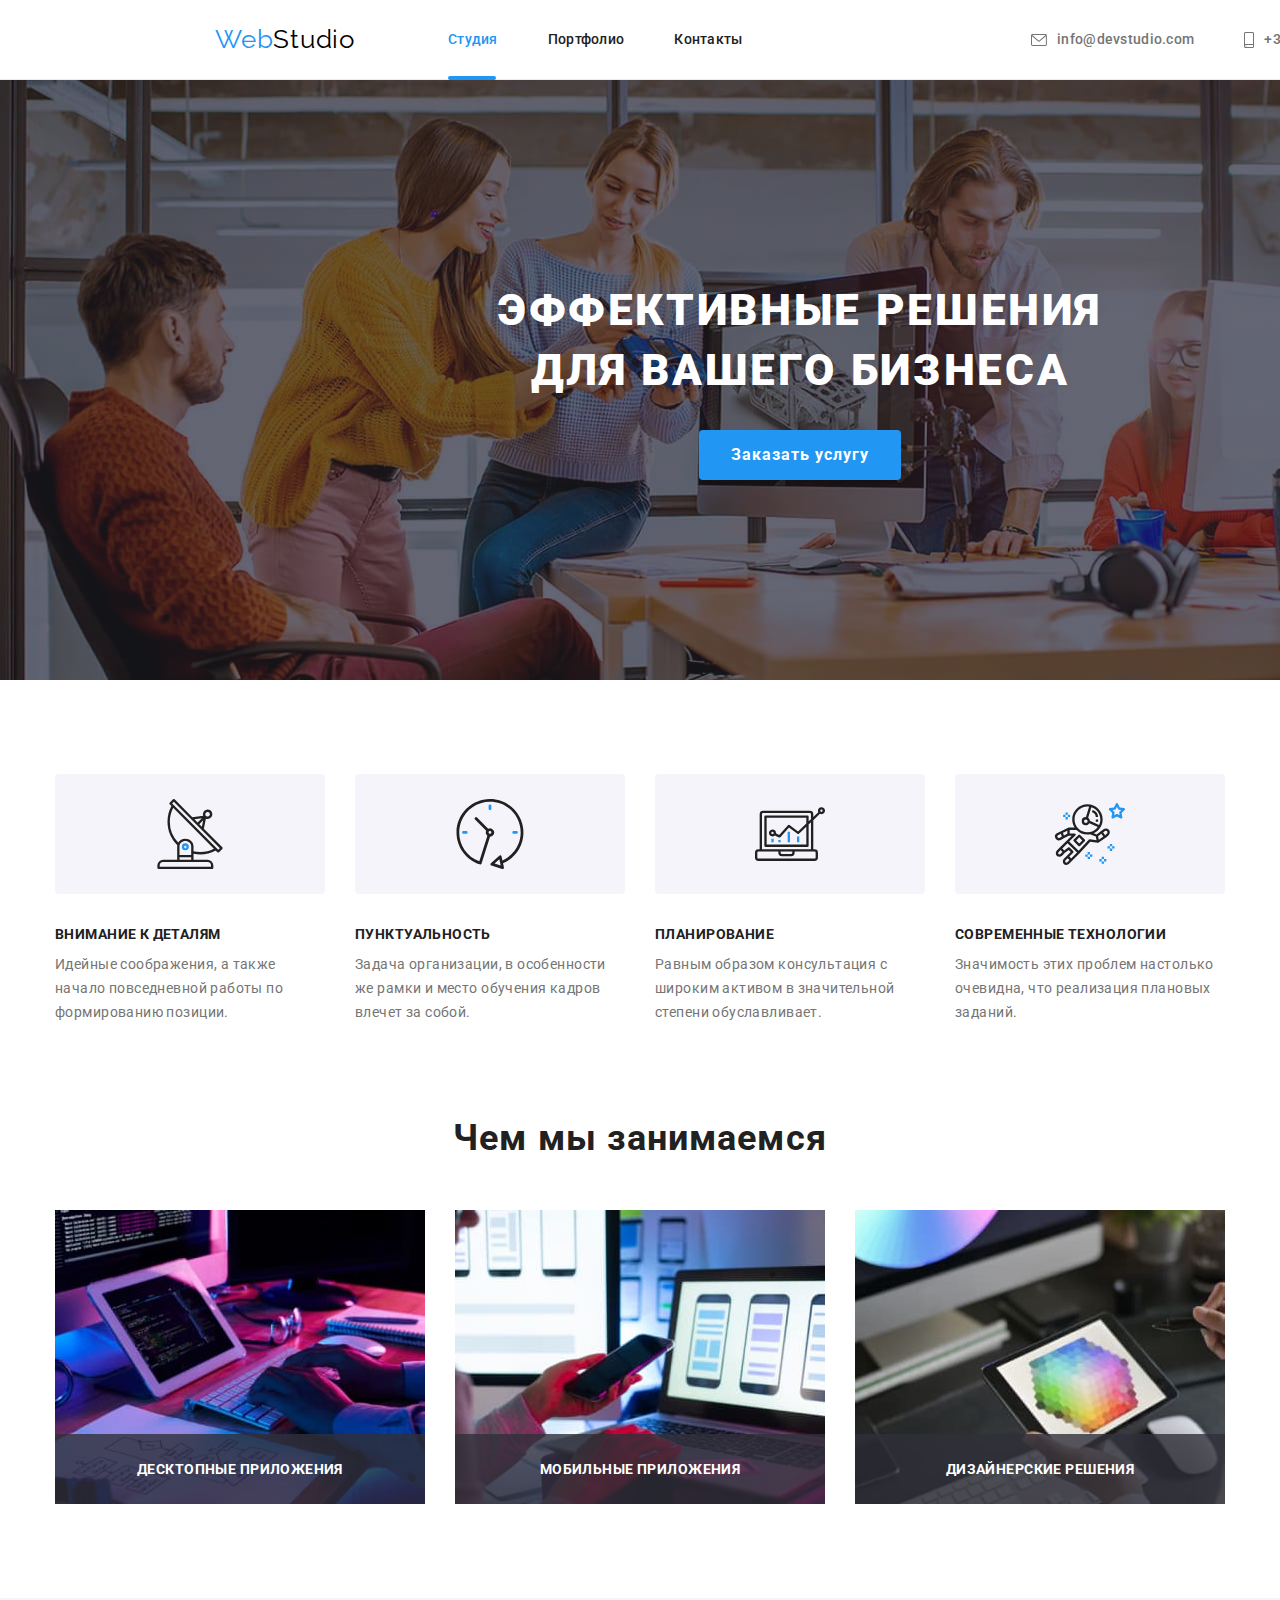
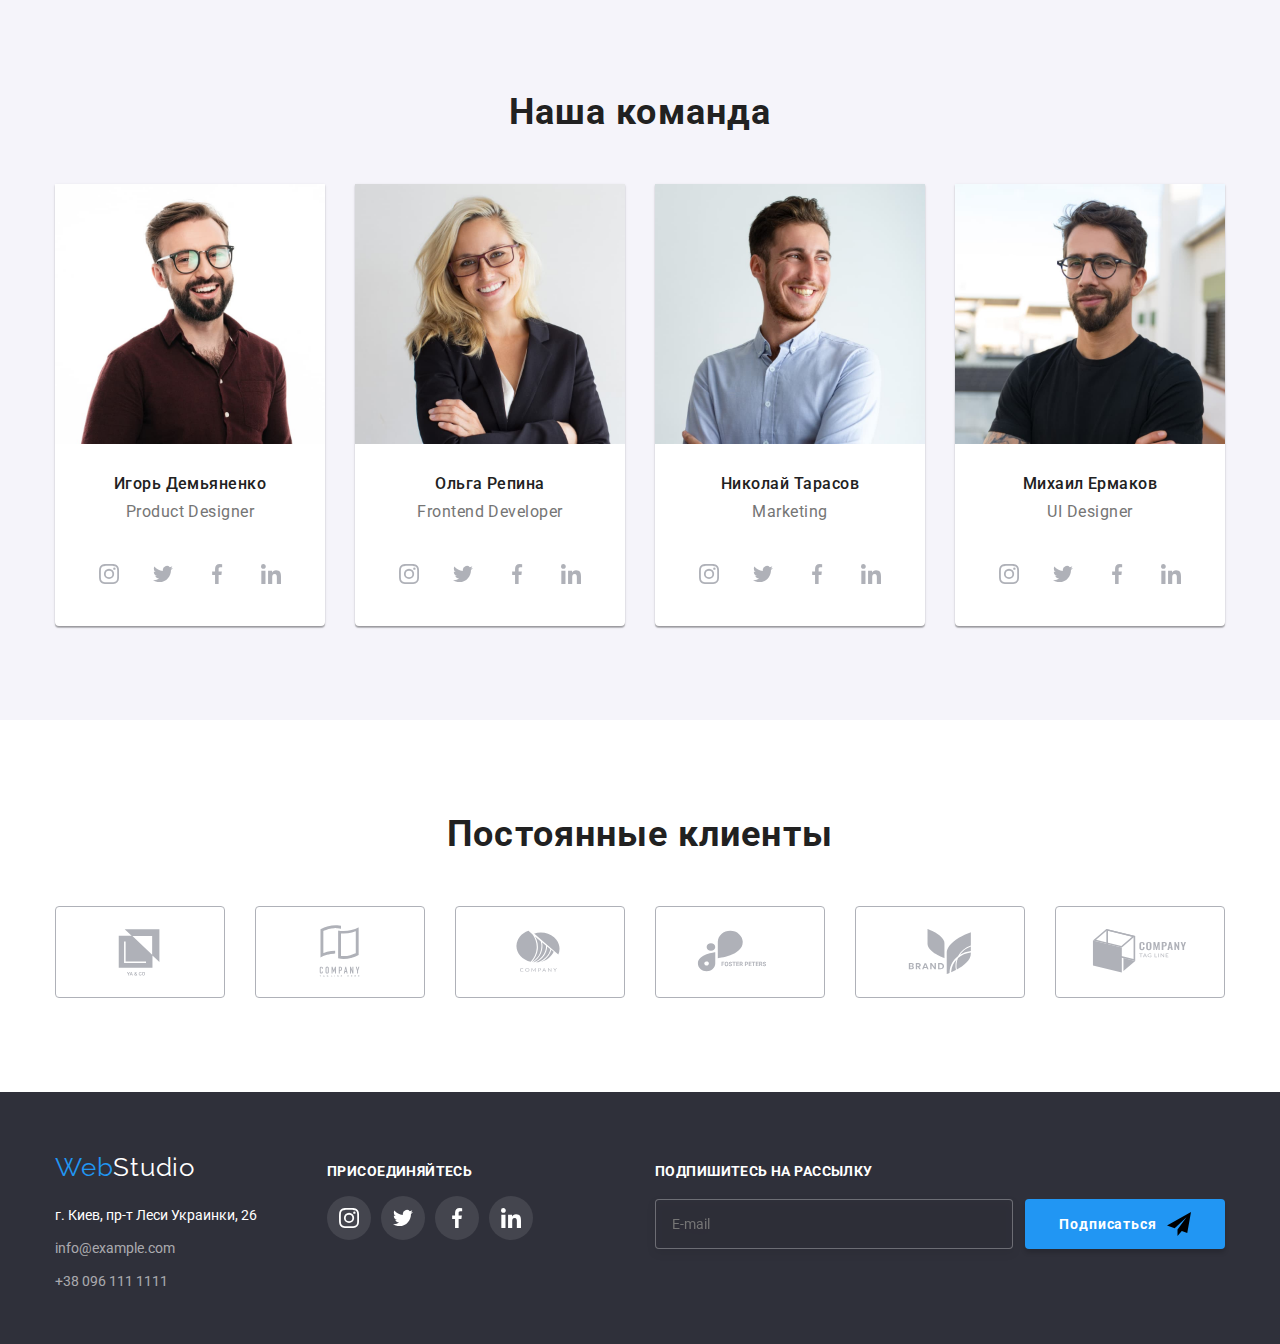
==== index.html @ 703e6c64 "V!-27072021" ====
<!DOCTYPE html>
<html lang="ru">
<head>
    <meta charset="UTF-8">
    <meta http-equiv="X-UA-Compatible" content="IE=edge">
    <meta name="viewport" content="width=device-width, initial-scale=1.0">
    <title>Web Studio (Version 2.1)</title>
    <link rel="preconnect" href="https://fonts.googleapis.com">
    <link rel="preconnect" href="https://fonts.gstatic.com" crossorigin>
    <link href="https://fonts.googleapis.com/css2?family=Raleway:wght@700&family=Roboto:wght@400;500;700;900&display=swap"
      rel="stylesheet">
       <!--подключение нормализатора-->
    <link rel="stylesheet" href="https://cdnjs.cloudflare.com/ajax/libs/modern-normalize/1.1.0/modern-normalize.min.css">
     
    <link rel="stylesheet" href="./css/styles.css">
    <style>
      a {
        text-decoration: none;
       }
    </style>
</head>

<body>

  <!--Header-->
  <header class="header-container container">
      <div class="container divclass">
            <nav class="navigation">
                <a class="logo" href="./index.html" >Web<span class="logo-color2">Studio</span>
                </a>
                  <ul class="menu">
                      <li class="menu-item">
                        <a href="./index.html"  class="menu-link current" >Студия</a>
                      </li>
                      <li class="menu-item">
                        <a href="./portfolio.html" class="menu-link" >Портфолио</a>
                      </li>
                      <li class="menu-item">
                        <a href="" class="menu-link" >Контакты</a>
                      </li>
                  </ul>
            </nav>

            <ul class="contacts">
              <li class="contact-item">
                  <a class="contact-link" href="mailto:info@devstudio.com">
                    <svg class="contact-img-envelope">
                      <use href="./images/svg/symbol-defs.svg#icon-envelope"></use>
                    </svg> info@devstudio.com
                  </a>
              </li>
            
              <li class="contact-item">
                <a class="contact-link" href="tel:+380961111111">
                  <svg class="contact-img-phone contact-link">
                    <use href="./images/svg/symbol-defs.svg#icon-smartphone"></use>
                  </svg> +38 096 111 11 11
                </a>
              </li>
            </ul>
        </div>

  </header>
  
    <main>
        <!--Hero Section-->
        <section class="container hero-container">
            <h1 class="hero-section-title">Эффективные решения для вашего бизнеса</h1>
            <button type="button" class="main-btn" data-modal-open>Заказать услугу</button>
        </section>

      <!--Fetures-->
      <section class="features-main">
        <ul style="list-style: none;" class="features-section container">
            <li class="features-item">
              <svg class="list-icon">
                <use href="./images/svg/symbol-defs.svg#icon-antenna"></use>
              </svg>
              <h3 class="features-list-item">Внимание к деталям</h3>
              <p class="features-list-text">Идейные соображения, а также начало повседневной работы по формированию позиции.</p>
            </li>

            <li class="features-item">
              <svg class="list-icon">
                <use href="./images/svg/symbol-defs.svg#icon-clock"></use>
              </svg>
              <h3 class="features-list-item">Пунктуальность</h3>
              <p class="features-list-text">Задача организации, в особенности же рамки и место обучения кадров влечет за собой.</p>
            </li>
          
            <li class="features-item">
              <svg class="list-icon">
                <use href="./images/svg/symbol-defs.svg#icon-diagram"></use>
              </svg>
              <h3 class="features-list-item">Планирование</h3>
              <p class="features-list-text">Равным образом консультация с широким активом в значительной степени обуславливает.</p>
            </li>
            
            <li class="features-item">
              <svg class="list-icon">
                <use href="./images/svg/symbol-defs.svg#icon-astronaut"></use>
              </svg>
              <h3 class="features-list-item">Современные технологии</h3>
              <p class="features-list-text">Значимость этих проблем настолько очевидна, что реализация плановых заданий.</p>
            </li>
          </ul>
      </section>

      <!--What we do-->
      <section class="wwd-section">
        <h2 class="wwd-title">Чем мы занимаемся</h2>
          <ul style="list-style: none;" class="container wwd-container">
            <li class="wwd-section-item">
              <p class="wwd-text">Десктопные приложения</p>
              <img src="./images/about_us/box1.jpg" alt="Набор текста на планшете" height="294" width="370">
            </li>

            <li class="wwd-section-item">
              <p class="wwd-text">мобильные приложения</p>
              <img src="./images/about_us/box2.jpg" alt="Набор текста на смартфоне" height="294" width="370">
            </li>

            <li class="wwd-section-item">
              <p class="wwd-text">дизайнерские решения</p>
              <img src="./images/about_us/box3.jpg" alt="Подбор цвета" height="294" width="370">
            </li>
          </ul>
      </section>


      <!--Our Team-->
      <section class="our-team-section">
        <h2 class="our-team-header">Наша команда</h2>
          <ul class="container our-team-container">
            <li class="our-team-item">
                <img src="./images/our_team/img.jpg" alt="Фото Игорь Демьяненко" height="260" width="270">
                <h3 class="our-team-member">Игорь Демьяненко</h3>
                <p class="our-team-profession" lang="en">Product Designer</p>

                  <ul class="socnetwork-list">
                    <li class="socnetwork-item">
                      <a class="socnetwork-icon" href="https://www.instagram.com/" rel="noreferrer noopener">
                        <svg class="socnetwork-icon-link">
                        <use href="./images/svg/symbol-defs.svg#icon-instagram"></use></svg>
                      </a>
                    </li>
                    <li class="socnetwork-item">
                      <a class="socnetwork-icon" href="https://www.twitter.com" rel="noreferrer noopener">
                        <svg class="socnetwork-icon-link">
                        <use href="./images/svg/symbol-defs.svg#icon-twitter"></use></svg>
                      </a>
                    </li>
                    <li class="socnetwork-item">
                      <a class="socnetwork-icon" href="https://facebook.com" rel="noreferrer noopener">
                        <svg class="socnetwork-icon-link">
                        <use href="./images/svg/symbol-defs.svg#icon-facebook"></use></svg>
                      </a>
                    </li>
                    <li class="socnetwork-item">
                      <a class="socnetwork-icon" href="https://linkedin.com" rel="noreferrer noopener">
                        <svg class="socnetwork-icon-link">
                        <use href="./images/svg/symbol-defs.svg#icon-linkedin"></use></svg>
                      </a>
                    </li> 
                  </ul>
              </li>
                            
            <li class="our-team-item">
              <img src="./images/our_team/img1.jpg" alt="Фото Ольга Репина" height="260" width="270">
              <h3 class="our-team-member">Ольга Репина</h3>
              <p class="our-team-profession" lang="en">Frontend Developer</p>

              <ul class="socnetwork-list">
                <li class="socnetwork-item">
                  <a class="socnetwork-icon" href="https://www.instagram.com/" rel="noreferrer noopener">
                    <svg class="socnetwork-icon-link">
                      <use href="./images/svg/symbol-defs.svg#icon-instagram"></use>
                    </svg>
                  </a>
                </li>
                <li class="socnetwork-item">
                  <a class="socnetwork-icon" href="https://www.twitter.com" rel="noreferrer noopener">
                    <svg class="socnetwork-icon-link">
                      <use href="./images/svg/symbol-defs.svg#icon-twitter"></use>
                    </svg>
                  </a>
                </li>
                <li class="socnetwork-item">
                  <a class="socnetwork-icon" href="https://facebook.com" rel="noreferrer noopener">
                    <svg class="socnetwork-icon-link">
                      <use href="./images/svg/symbol-defs.svg#icon-facebook"></use>
                    </svg>
                  </a>
                </li>
                <li class="socnetwork-item">
                  <a class="socnetwork-icon" href="https://linkedin.com" rel="noreferrer noopener">
                    <svg class="socnetwork-icon-link">
                      <use href="./images/svg/symbol-defs.svg#icon-linkedin"></use>
                    </svg>
                  </a>
                </li>
              </ul>
            </li>

            <li class="our-team-item">
              <img src="./images/our_team/img2.jpg" alt="Фото Николай Тарасов" height="260" width="270">
              <h3 class="our-team-member">Николай Тарасов</h3>
              <p class="our-team-profession" lang="en">Marketing</p>

              <ul class="socnetwork-list">
                <li class="socnetwork-item">
                  <a class="socnetwork-icon" href="https://www.instagram.com/" rel="noreferrer noopener">
                    <svg class="socnetwork-icon-link">
                      <use href="./images/svg/symbol-defs.svg#icon-instagram"></use>
                    </svg>
                  </a>
                </li>
                <li class="socnetwork-item">
                  <a class="socnetwork-icon" href="https://www.twitter.com" rel="noreferrer noopener">
                    <svg class="socnetwork-icon-link">
                      <use href="./images/svg/symbol-defs.svg#icon-twitter"></use>
                    </svg>
                  </a>
                </li>
                <li class="socnetwork-item">
                  <a class="socnetwork-icon" href="https://facebook.com" rel="noreferrer noopener">
                    <svg class="socnetwork-icon-link">
                      <use href="./images/svg/symbol-defs.svg#icon-facebook"></use>
                    </svg>
                  </a>
                </li>
                <li class="socnetwork-item">
                  <a class="socnetwork-icon" href="https://linkedin.com" rel="noreferrer noopener">
                    <svg class="socnetwork-icon-link">
                      <use href="./images/svg/symbol-defs.svg#icon-linkedin"></use>
                    </svg>
                  </a>
                </li>
              </ul>
            </li>

            <li class="our-team-item">
              <img src="./images/our_team/img3.jpg" alt="Фото Михаил Ермаков" height="260" width="270">
              <h3 class="our-team-member">Михаил Ермаков</h3>
              <p class="our-team-profession" lang="en">UI Designer</p>

              <ul class="socnetwork-list">
                <li class="socnetwork-item">
                  <a class="socnetwork-icon" href="https://www.instagram.com/" rel="noreferrer noopener">
                    <svg class="socnetwork-icon-link">
                      <use href="./images/svg/symbol-defs.svg#icon-instagram"></use>
                    </svg>
                  </a>
                </li>
                <li class="socnetwork-item">
                  <a class="socnetwork-icon" href="https://www.twitter.com" rel="noreferrer noopener">
                    <svg class="socnetwork-icon-link">
                      <use href="./images/svg/symbol-defs.svg#icon-twitter"></use>
                    </svg>
                  </a>
                </li>
                <li class="socnetwork-item">
                  <a class="socnetwork-icon" href="https://facebook.com" rel="noreferrer noopener">
                    <svg class="socnetwork-icon-link">
                      <use href="./images/svg/symbol-defs.svg#icon-facebook"></use>
                    </svg>
                  </a>
                </li>
                <li class="socnetwork-item">
                  <a class="socnetwork-icon" href="https://linkedin.com" rel="noreferrer noopener">
                    <svg class="socnetwork-icon-link">
                      <use href="./images/svg/symbol-defs.svg#icon-linkedin"></use>
                    </svg>
                  </a>
                </li>
              </ul>
            </li>
            </ul> 
      </section>

      <!--Main Clients-->
      <section>
        <h2 class="section-title clients-title">Постоянные клиенты</h2>
          <ul class="container clients-container">
            <li>
              <a class="clients-link" href="#icon-logo">
                <svg class="clients-img">
                  <use href="./images/svg/symbol-defs.svg#icon-logo1"></use>
                </svg>
              </a>
            </li>
        
            <li>
              <a class="clients-link" href="#icon-logo-1">
                <svg class="clients-img">
                  <use href="./images/svg/symbol-defs.svg#icon-logo2"></use>
                </svg>
              </a>
            </li>
        
            <li>
              <a class="clients-link" href="#icon-logo-2">
                <svg class="clients-img">
                  <use href="./images/svg/symbol-defs.svg#icon-logo3"></use>
                </svg>
              </a>
            </li>
        
            <li>
              <a class="clients-link" href="#icon-logo-3">
                <svg class="clients-img">
                  <use href="./images/svg/symbol-defs.svg#icon-logo4"></use>
                </svg>
              </a>
            </li>
        
            <li>
              <a class="clients-link" href="#icon-logo-4">
                <svg class="clients-img">
                  <use href="./images/svg/symbol-defs.svg#icon-logo5"></use>
                </svg>
              </a>
            </li>
        
            <li>
              <a class="clients-link" href="#icon-logo-5">
                <svg class="clients-img">
                  <use href="./images/svg/symbol-defs.svg#icon-logo6"></use>
                </svg>
              </a>
            </li>
          </ul>
      </section>
    </main>

    
    <!--Footer-->
    <footer class="footer">
      <div class="container footer-container">
            <div class="address-container">
                <div class="footer-logo">
                  <a href="./index.html" class="logo">Web<span class="footer-color2">Studio</span></a>
                </div>
                <address>
                    <ul class=address-list>
                        <li class="link"><a class="address"> г. Киев, пр-т Леси Украинки, 26</a></li>
                        <li class="link"><a class="phone-mail" href="mailto:info@example.com">info@example.com</a></li>
                        <li class="link"><a class="phone-mail" href="tel:+380961111111">+38 096 111 1111</a></li>
                    </ul>
                </address>
            </div>

            <div>
              <h3 class="connect">
                присоединяйтесь
              </h3>
                <ul class="socnetwork-class-footer">
                  <li class="socnetwork-icon-item">
                      <a class="socnetwork-item-footer" href="https://www.instagram.com/" rel="noreferrer noopener">
                      <svg class="socnetwork-icon-footer">
                        <use href="./images/svg/symbol-defs.svg#icon-instagram"></use>
                      </svg>
                      </a>
                  </li>
                  <li class="socnetwork-icon-item">
                    <a class="socnetwork-item-footer" href="https://www.twitter.com" rel="noreferrer noopener">
                    <svg class="socnetwork-icon-footer">
                      <use href="./images/svg/symbol-defs.svg#icon-twitter"></use>
                    </svg>
                    </a>
                  </li>
                  <li class="socnetwork-icon-item">
                    <a class="socnetwork-item-footer" href="https://facebook.com" rel="noreferrer noopener">
                      <svg class="socnetwork-icon-footer">
                        <use href="./images/svg/symbol-defs.svg#icon-facebook"></use>
                      </svg>
                    </a>
                  </li>
                  <li class="socnetwork-icon-item">
                    <a class="socnetwork-item-footer" href="https://linkedin.com" rel="noreferrer noopener">
                      <svg class="socnetwork-icon-footer">
                        <use href="./images/svg/symbol-defs.svg#icon-linkedin"></use>
                      </svg>
                    </a>
                  </li>
                </ul>
            </div>

              <form class="footer-form">
                <p class="footer-form-title">Подпишитесь на рассылку</p>
                  <div class="footer-form-holder">
                    <input type="email" class="footer-form-input" name="user-name" placeholder="E-mail" required>
                    <button type="submit" class="footer-form-btn">Подписаться
                      <svg class="footer-form-icon">
                        <use href="./images/svg/iconsend.svg"></use>
                      </svg>
                    </button>
                  </div>
              </form>

      </div>
    </footer>

    <!--Backdrop-->
    <div class="backdrop is-hidden" data-modal>
      <div class="modal">
        <button type="button" class="close-btn" data-modal-close>
          <svg class="close-icon">
            <use href="./images/svg/modal.svg#icon-Vector"></use>
          </svg>
        </button>
      </div>
    </div>
    
    <script src="./js/modal.js"></script>

</body>
</html>
---- css/styles.css ----
html {
  box-sizing: border-box;
}

*,
*::before,
*::after {
  box-sizing: inherit;
}

body {
  margin: 0;
  font-size: 14px;
  font-family: "Roboto", sans-serif;
}
:root {
  --brand-color: #2196f3;
  --black-color: #000000;
  --white-color: #ffffff;
  --grey-color: #757575;
  --hero-color: rgba(47, 48, 58, 0.4);
  --text-color: #212121;
  --footer-color: #2f303a;
  --button-background-portfolio: #f5f4fa;
  --rectangle-color: #c4c4c4;
  --icon-color: #afb1b8;
}

ul,
ol {
  list-style: none;
  padding: 0;
  margin: 0;
}
h1,
h2,
h3,
h4,
h5,
h6,
p {
  margin-top: 0;
  margin-bottom: 0;
}
img {
  display: block;
}

.container {
  width: 1200px;
  margin: 0 auto;
  padding-left: 15px;
  padding-right: 15px;
}

.header-container {
  display: flex;
  border-bottom: 1px solid #ececec;
  padding: 15px;
  width: 1600px;
  height: 80px;
}
.logo {
  font-family: "Raleway", sans-serif;
  font-size: 26px;
  line-height: 1.19;
  letter-spacing: 0.03em;
  color: var(--brand-color);
}

.logo-color2 {
  color: var(--black-color);
}

.navigation {
  display: flex;
}
.divclass {
  display: flex;
  align-items: center;
  justify-content: space-between;
  /* padding: 0px; */
}

.menu {
  display: flex;
  align-items: center;
  margin-left: 93px;
}

.menu-item:not(:last-child) {
  margin-right: 50px;
}

.menu-item {
  position: relative;
}
.menu-link.current::after {
  content: "";
  position: absolute;
  width: 48px;
  height: 4px;
  left: 0px;
  top: 45px;
  background: var(--brand-color);
  border-radius: 2px;
}

.menu-link.current {
  color: var(--brand-color);
}

.menu-link:hover,
.menu-link:focus {
  color: var(--brand-color);
}

.menu-link {
  font-weight: 500;
  font-size: 14px;
  line-height: 1.14;
  letter-spacing: 0.02em;
  color: var(--text-color);
  transition: color 250ms cubic-bezier(0.4, 0, 0.2, 1);
}

.menu-item.current::after {
  content: "";
  position: absolute;
  width: 48px;
  height: 4px;
  left: 0px;
  top: 45px;

  background: var(--brand-color);
  border-radius: 2px;
}

.site-nav:hover,
.site-nav:focus {
  color: var(--brand-color);
}

/*Contacts*/
.contacts {
  display: flex;
}
.contact-link {
  font-style: normal;
  font-weight: 500;
  font-size: 14px;
  line-height: 1.14;
  letter-spacing: 0.02em;

  display: flex;
  justify-content: center;
  align-items: center;
  color: var(--grey-color);
  transition: color 250ms cubic-bezier(0.4, 0, 0.2, 1);
}

.contact-img-envelope {
  width: 16px;
  height: 12px;
  margin-right: 10px;
  fill: var(--grey-color);
}

.contact-img-phone {
  width: 10px;
  height: 16px;
  margin-right: 10px;
  fill: var(--grey-color);
}

.contact-item {
  display: flex;
  justify-content: center;
  align-content: center;
}

.contact-item:not(:last-child) {
  margin-right: 50px;
}

.contact-link:hover,
.contact-link:focus,
.contact-link:hover .contact-img-envelope,
.contact-link:focus .contact-img-envelope,
.contact-link:hover .contact-img-phone,
.contact-link:focus .contact-img-phone {
  color: var(--brand-color);
  fill: var(--brand-color);
}

/*Portfolio*/
.portfolio {
  position: relative;
}

.portfolio.current::after {
  content: "";
  position: absolute;
  width: 78px;
  height: 4px;
  left: 0px;
  top: 45px;
  background: var(--brand-color);
  border-radius: 2px;
}

/*Hero Section*/
.section-title {
  font-weight: bold;
  font-size: 36px;
  line-height: 1.16;
  text-align: center;
  letter-spacing: 0.03em;
  margin-bottom: 50px;

  color: var(--text-color);
}

.hero-section {
  margin-top: 0px;
  margin-bottom: 0px;
  background-color: var(--hero-color);
  text-align: center;
}
.hero-container {
  display: flex;
  align-items: center;
  flex-direction: column;
  background-image: linear-gradient(
      to right,
      var(--hero-color),
      var(--hero-color)
    ),
    url(../images/hero_background/hero_back.jpg);
  padding-top: 200px;
  padding-bottom: 200px;
  width: 1600px;
}

.hero-section-title {
  width: 700px;
  font-style: normal;
  font-weight: 900;
  font-size: 44px;
  line-height: 60px;
  text-align: center;
  letter-spacing: 0.06em;
  text-transform: uppercase;
  margin-bottom: 30px;
  color: var(--white-color);
}

.button {
  font-weight: 500;
  font-size: 16px;
  line-height: 30px;
  align-items: center;
  text-align: center;
  letter-spacing: 0.06em;
  color: var(--white-color);
  background-color: var(--brand-color);
  border-radius: 4px;
  cursor: pointer;
}
.main-btn {
  text-align: center;
  font-weight: bold;
  font-size: 16px;
  line-height: 30px;
  letter-spacing: 0.06em;
  padding: 10px 32px;
  border: #2196f3;
  color: var(--white-color);
  background: var(--brand-color);
  box-shadow: 0px 4px 4px rgba(0, 0, 0, 0.15);
  border-radius: 4px;
}

.button-color1 {
  font-weight: 500;
  font-size: 16px;
  line-height: 26px;
  text-align: center;
  letter-spacing: 0.03em;
  color: var(--white-color);
  background-color: var(--brand-color);
  border: 0px;
  border-radius: 4px 4px 4px 4px;
  cursor: pointer;
}
.button-color1:hover,
.button-color1:focus {
  font-weight: 500;
  font-size: 16px;
  line-height: 26px;
  text-align: center;
  letter-spacing: 0.03em;
  color: var(--white-color);
  background-color: var(--brand-color);
}

/*Features section*/
.features-item:not(:last-child) {
  margin-right: 30px;
}
.features-main {
  padding-top: 94px;
  padding-bottom: 94px;
}
.features-section {
  display: flex;
  flex-direction: row;
}
.features-list-item {
  font-weight: bold;
  font-size: 14px;
  line-height: 1.14;
  letter-spacing: 0.03em;
  text-transform: uppercase;
  color: var(--text-color);
  margin-bottom: 10px;
}
.features-list-text {
  font-size: 14px;
  line-height: 1.7;
  letter-spacing: 0.03em;
  color: var(--grey-color);
}

.list-icon {
  width: 270px;
  height: 120px;
  background: var(--button-background-portfolio);
  padding-top: 25px;
  padding-bottom: 25px;
  border-radius: 4px;
  margin-bottom: 30px;
}

/*what we do*/
.wwd-title {
  font-weight: bold;
  font-size: 36px;
  line-height: 1.16;
  text-align: center;
  letter-spacing: 0.03em;
  margin-bottom: 50px;
  color: var(--text-color);
}
.wwd-section {
  padding-bottom: 94px;
}
.wwd-container {
  display: flex;
  justify-content: space-between;
}
.wwd-section-item {
  position: relative;
}
.wwd-text {
  position: absolute;
  width: 370px;
  background-color: rgba(47, 48, 58, 0.8);
  left: 0px;
  bottom: 0px;
  font-weight: bold;
  font-size: 14px;
  line-height: 16px;
  text-align: center;
  letter-spacing: 0.03em;
  text-transform: uppercase;
  color: var(--white-color);
  padding-top: 27px;
  padding-bottom: 27px;
}

/*team*/
.our-team-section {
  padding-top: 94px;
  padding-bottom: 94px;
  background-color: #f5f4fa;
}
.our-team-header {
  font-weight: bold;
  font-size: 36px;
  line-height: 1.16;
  text-align: center;
  letter-spacing: 0.03em;
  margin-bottom: 50px;
  color: var(--text-color);
}
.our-team-container {
  display: flex;
  justify-content: space-between;
}
.our-team-item {
  text-align: center;
  background-color: var(--white-color);
  box-shadow: 0px 1px 3px rgba(0, 0, 0, 0.12), 0px 1px 1px rgba(0, 0, 0, 0.14),
    0px 2px 1px rgba(0, 0, 0, 0.2);
  border-radius: 0px 0px 4px 4px;
}
.our-team-member {
  font-weight: 500;
  font-size: 16px;
  line-height: 19px;
  text-align: center;
  color: var(--text-color);
  letter-spacing: 0.03em;
  padding-top: 30px;
  margin-bottom: 10px;
}
.our-team-profession {
  font-size: 16px;
  line-height: 1.18;
  letter-spacing: 0.03em;
  color: var(--grey-color);
  padding-bottom: 30px;
}

/*team*/

.socnetwork-list {
  display: flex;
  align-items: center;
  margin-bottom: 30px;
  justify-content: center;
}

.socnetwork-item:not(:last-child) {
  margin-right: 10px;
}

.socnetwork-icon:hover,
.socnetwork-icon:focus,
.socnetwork-icon:hover .socnetwork-icon-link,
.socnetwork-icon:focus .socnetwork-icon-link {
  fill: var(--white-color);
  background-color: var(--brand-color);
}

.socnetwork-icon {
  display: flex;
  align-items: center;
  justify-content: center;
  border-radius: 50%;
  width: 44px;
  height: 44px;
  background-color: var(--white-color);

  transition: background-color 250ms cubic-bezier(0.4, 0, 0.2, 1),
    fill 250ms cubic-bezier(0.4, 0, 0.2, 1);
}

.socnetwork-icon-link {
  width: 20px;
  height: 20px;
  align-items: center;
  justify-content: center;
  display: flex;
  fill: #afb1b8;
}

/*Main Clients*/

.clients-link {
  display: flex;
  justify-content: center;
  align-items: center;
  border: 1px solid #afb1b8;
  border-radius: 4px;
  width: 170px;
  height: 92px;
  transition: border-color 250ms cubic-bezier(0.4, 0, 0.2, 1);
}

.clients-link:hover,
.clients-link:focus,
.clients-link:hover .clients-img,
.clients-link:focus .clients-img {
  fill: var(--brand-color);
  color: var(--brand-color);
  border-color: var(--brand-color);
}

.clients-container {
  display: flex;
  justify-content: space-between;
  align-items: center;
  padding-bottom: 94px;
}

.clients-img {
  width: 106px;
  height: 60px;
  fill: #afb1b8;
  transition: fill 250ms cubic-bezier(0.4, 0, 0.2, 1);
}

.clients-title {
  padding-top: 94px;
}

/*Projects*/
.filters-container {
  display: flex;
  justify-content: center;
  margin-bottom: 50px;
}
.filters-buttons {
  display: flex;
  flex-direction: row;
  justify-content: center;
  margin-top: 94px;
  margin-bottom: 50px;
}
.filters-item:not(:last-child) {
  margin-right: 8px;
}

.portfolio-container {
  display: flex;
  margin: 0px;
}
.portfolio-section {
  margin-top: 94px;
}
.gallery-container {
  display: flex;
  flex-wrap: wrap;
  margin-top: -30px;
  margin-left: -30px;
  margin-bottom: 94px;
}
.gallery-item {
  margin-top: 28px;
  margin-left: 28px;
  border: 1px solid #eeeeee;
}

.gallery-link:hover .overlay-description,
.gallery-link:focus .overlay-description {
  transform: translateY(0%);
}

.gallery-link:hover,
.gallery-link:focus {
  box-shadow: 0px 1px 1px rgba(0, 0, 0, 0.12), 0px 4px 4px rgba(0, 0, 0, 0.06),
    1px 4px 6px rgba(0, 0, 0, 0.16);
}

.gallery-item:nth-child(7) {
  margin-bottom: 0px;
}

.gallery-item:nth-child(8) {
  margin-bottom: 0px;
}

.gallery-item:nth-child(9) {
  margin-bottom: 0px;
}

.gallery-item:hover,
.gallery-item:focus {
  box-shadow: 0px 1px 1px rgba(0, 0, 0, 0.12), 0px 4px 4px rgba(0, 0, 0, 0.06),
    1px 4px 6px rgba(0, 0, 0, 0.16);
}
.gallery-description {
  padding: 20px 24px;
}

.gallery-style-item {
  font-size: 18px;
  line-height: 36px;
  letter-spacing: 0.06em;
  color: var(--text-color);
}
.gallery-style-description {
  font-weight: normal;
  font-size: 16px;
  line-height: 30px;
  letter-spacing: 0.06em;
  color: var(--text-color);
}

/*Overlay*/

.overlay-description {
  position: absolute;
  width: 100%;
  height: 100%;
  background: rgba(33, 150, 243, 0.9);
  font-weight: normal;
  font-size: 18px;
  line-height: 1.5;
  letter-spacing: 0.03em;
  color: var(--white-color);
  top: 0;
  left: 0;
  padding: 63px 24px;
  overflow: auto;

  transform: translateY(100%);
  transition: transform 250ms cubic-bezier(0.4, 0, 0.2, 1);
}
.img-wrapper {
  position: relative;
  overflow: hidden;
}
.gallery-link {
  display: block;
}

.filters-btn {
  font-family: inherit;
  left: 576px;
  top: 174px;
  background: #f5f4fa;
  border-radius: 4px;
  border: var(--brand-color);
  font-weight: 500;
  font-size: 16px;
  line-height: 1.62;
  text-align: center;
  letter-spacing: 0.03em;
  color: var(--text-color);
  padding: 6px 22px;
  cursor: pointer;
  transition: background 250ms cubic-bezier(0.4, 0, 0.2, 1),
    color 250ms cubic-bezier(0.4, 0, 0.2, 1);
}
.filters-btn:hover,
.filters-btn:focus {
  color: var(--white-color);
  background-color: var(--brand-color);
  box-shadow: 0px 3px 1px rgba(0, 0, 0, 0.1), 0px 1px 2px rgba(0, 0, 0, 0.08),
    0px 2px 2px rgba(0, 0, 0, 0.12);
  border-radius: 4px;
}

/*Footer*/
.footer {
  display: flex;
  background-color: #2f303a;
  margin: 0px auto;
  padding-top: 60px;
  padding-bottom: 60px;
  height: 252px;
}

.footer-style {
  display: flex;
}
.footer-logo {
  font-family: "Raleway", sans-serif;
  font-size: 26px;
  line-height: 1.19;
  letter-spacing: 0.03em;

  color: var(--brand-color);
  margin-bottom: 20px;
}
.footer-container {
  display: flex;
  align-items: baseline;
}

.footer-color2 {
  color: var(--white-color);
}

.link:not(:last-child) {
  margin-bottom: 9px;
}
.address-list {
  padding-left: 0px;
}
.address {
  font-style: normal;
  font-weight: normal;
  font-size: 14px;
  line-height: 24px;
  color: var(--white-color);
  transition: color 250ms cubic-bezier(0.4, 0, 0.2, 1);
}

.address:hover,
.address:focus {
  color: var(--brand-color);
}
.address-container {
  margin-right: 70px;
}

.phone {
  display: flex;
  align-items: center;
  font-style: normal;
  padding-left: 10px;
  font-size: 14px;
  line-height: 24px;
  color: var(--grey-color);
}

.phone:hover,
.phone:focus {
  color: var(--brand-color);
  fill: var(--brand-color);
}

.mail {
  display: flex;
  flex-direction: row;
  align-items: center;
  padding-left: 10px;
  font-style: normal;
  font-size: 14px;
  line-height: 24px;
  color: var(--grey-color);
}

.mail:hover,
.mail:focus {
  color: var(--brand-color);
  fill: var(--brand-color);
}

.phone-mail {
  display: flex;
  align-items: center;
  font-style: normal;
  font-size: 14px;
  line-height: 24px;
  /* color: var(--grey-color); */
  color: rgba(255, 255, 255, 0.6);
  transition: color 250ms cubic-bezier(0.4, 0, 0.2, 1);
}

.phone-mail:hover,
.phone-mail:focus {
  color: var(--brand-color);
}

.connect {
  font-weight: bold;
  font-size: 14px;
  line-height: 1.14;
  letter-spacing: 0.03em;
  text-transform: uppercase;
  color: var(--white-color);
  display: inline;
}
.socnetwork-class-footer {
  display: flex;
  align-items: center;
  margin-top: 16px;
  padding-bottom: 30px;
  justify-content: center;
}

.socnetwork-icon-item:not(:last-child) {
  margin-right: 10px;
}
.socnetwork-item-footer {
  display: flex;
  align-items: center;
  justify-content: center;
  border-radius: 50%;
  width: 44px;
  height: 44px;
  background-color: rgba(255, 255, 255, 0.1);
  transition: background-color 250ms cubic-bezier(0.4, 0, 0.2, 1);
}
.socnetwork-icon-footer {
  width: 20px;
  height: 20px;
  align-items: center;
  justify-content: center;
  display: flex;
  fill: var(--white-color);
  transition: fill 250ms cubic-bezier(0.4, 0, 0.2, 1);
}

.socnetwork-item-footer:hover,
.socnetwork-item-footer:focus,
.socnetwork-item-footer:hover .socnetwork-icon-footer,
.socnetwork-item-footer:focus .socnetwork-icon-footer {
  fill: var(--white-color);
  background-color: var(--brand-color);
}

.backdrop {
  position: fixed;
  top: 0;
  left: 0;
  width: 100vw;
  height: 100vh;
  background: rgba(0, 0, 0, 0.2);
  opacity: 1;
  visibility: visible;
  pointer-events: auto;

  transition: opacity 250ms linear, visibility 250ms linear;
}

.modal {
  position: absolute;
  left: 50%;
  top: 50%;
  width: 528px;
  height: 581px;
  background-color: var(--white-color);
  transform: translate(-50%, -50%);
}

.close-btn {
  position: absolute;
  top: 8px;
  right: 8px;
  fill: #000000;
  width: 30px;
  height: 30px;

  background: transparent;
  border: 1px solid rgba(0, 0, 0, 0.1);
  border-radius: 50%;
  padding: 0;
  cursor: pointer;
}

.close-icon {
  width: 11px;
  height: 11px;
}

.is-hidden {
  opacity: 0;
  visibility: hidden;
  pointer-events: none;
}

.footer-form {
  margin-left: auto;
}

.footer-form-title {
  font-weight: bold;
  font-size: 14px;
  line-height: 16px;
  letter-spacing: 0.03em;
  text-transform: uppercase;

  color: var(--white-color);

  margin-bottom: 20px;
}

.footer-form-input {
  width: 358px;
  height: 50px;
  border: 1px solid rgba(255, 255, 255, 0.3);
  box-sizing: border-box;
  filter: drop-shadow(0px 4px 4px rgba(0, 0, 0, 0.15));
  border-radius: 4px;
  background-color: var(--hero-color);
  padding-left: 16px;
  color: var(--white-color);
}

.footer-form-btn {
  display: flex;
  width: 200px;
  height: 50px;
  background: #2196f3;
  box-shadow: 0px 4px 4px rgba(0, 0, 0, 0.15);
  border-radius: 4px;
  border: transparent;

  align-items: center;
  text-align: center;
  justify-content: center;
  letter-spacing: 0.06em;
  font-weight: bold;
  color: var(--white-color);

  margin-left: 12px;
}

.footer-form-icon {
  width: 24px;
  height: 24px;
  margin-left: 10px;
}

.footer-form-holder {
  display: flex;
  justify-content: space-between;
}
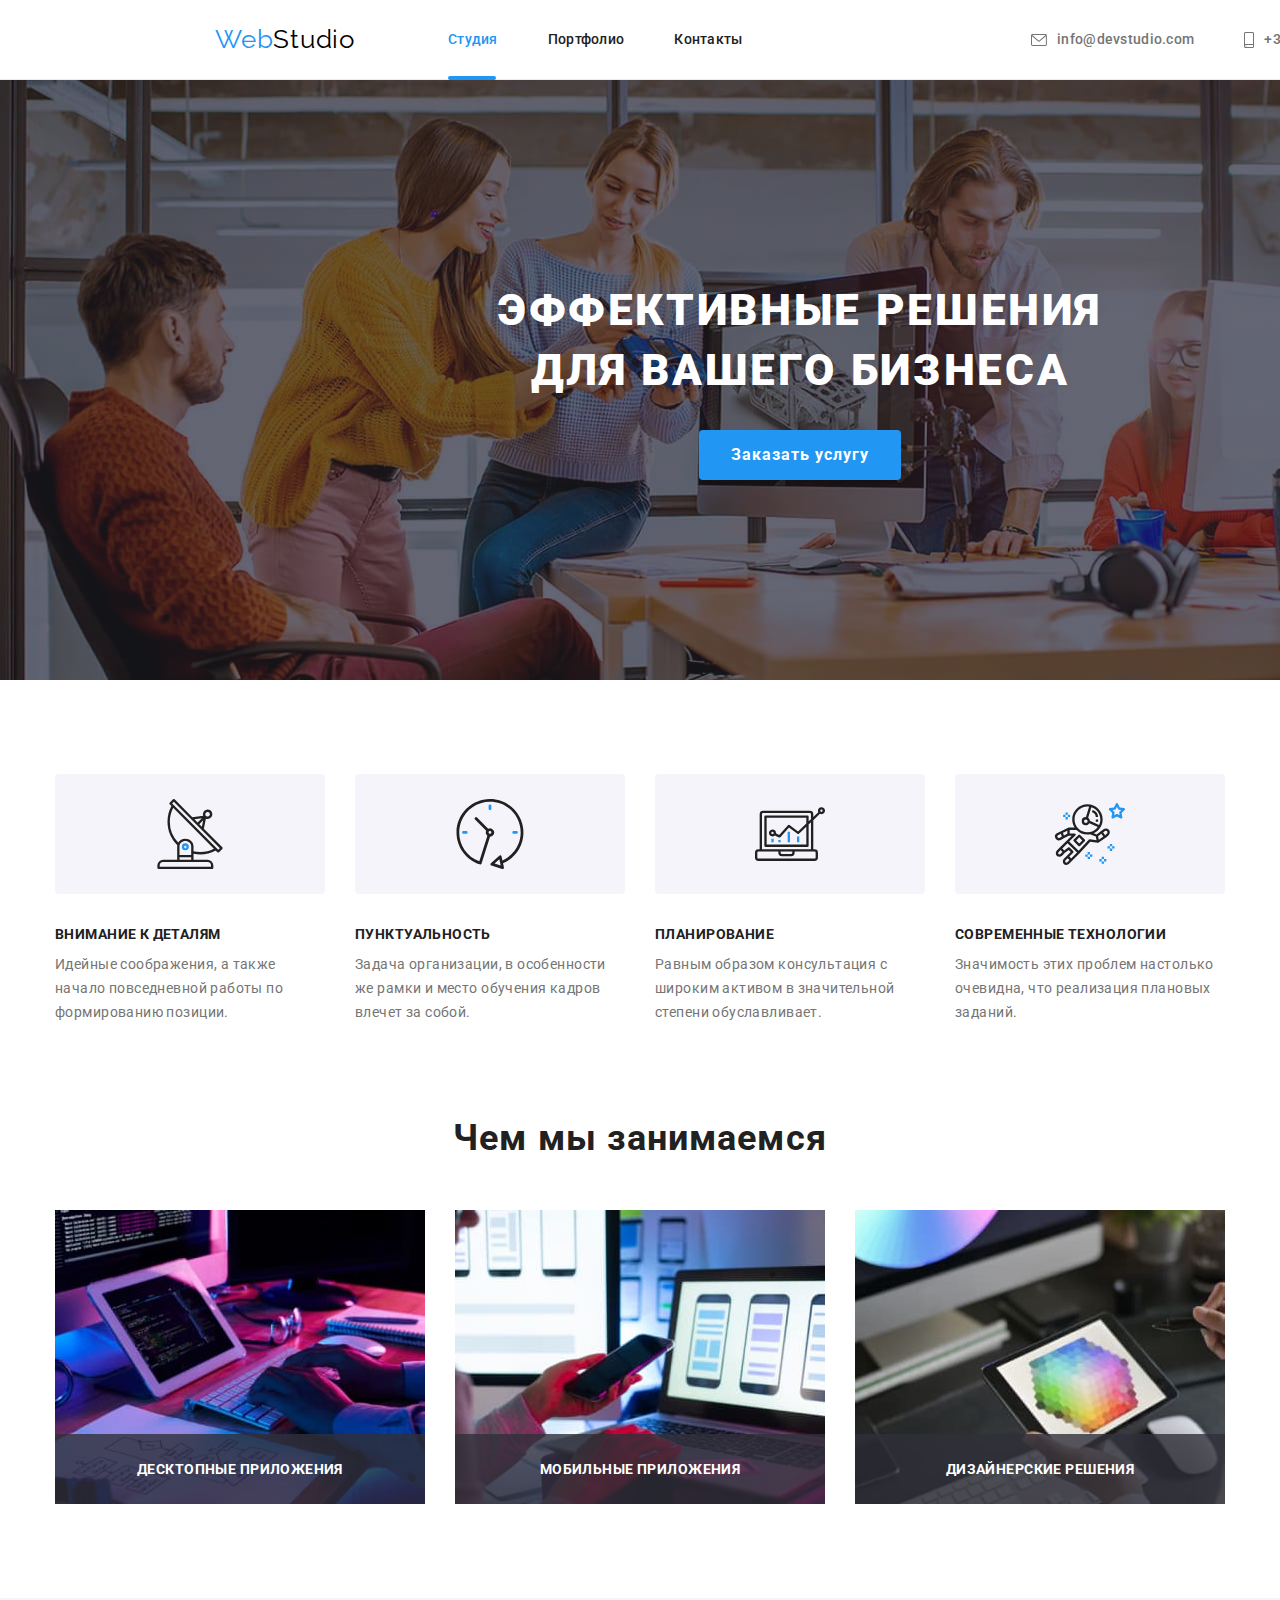
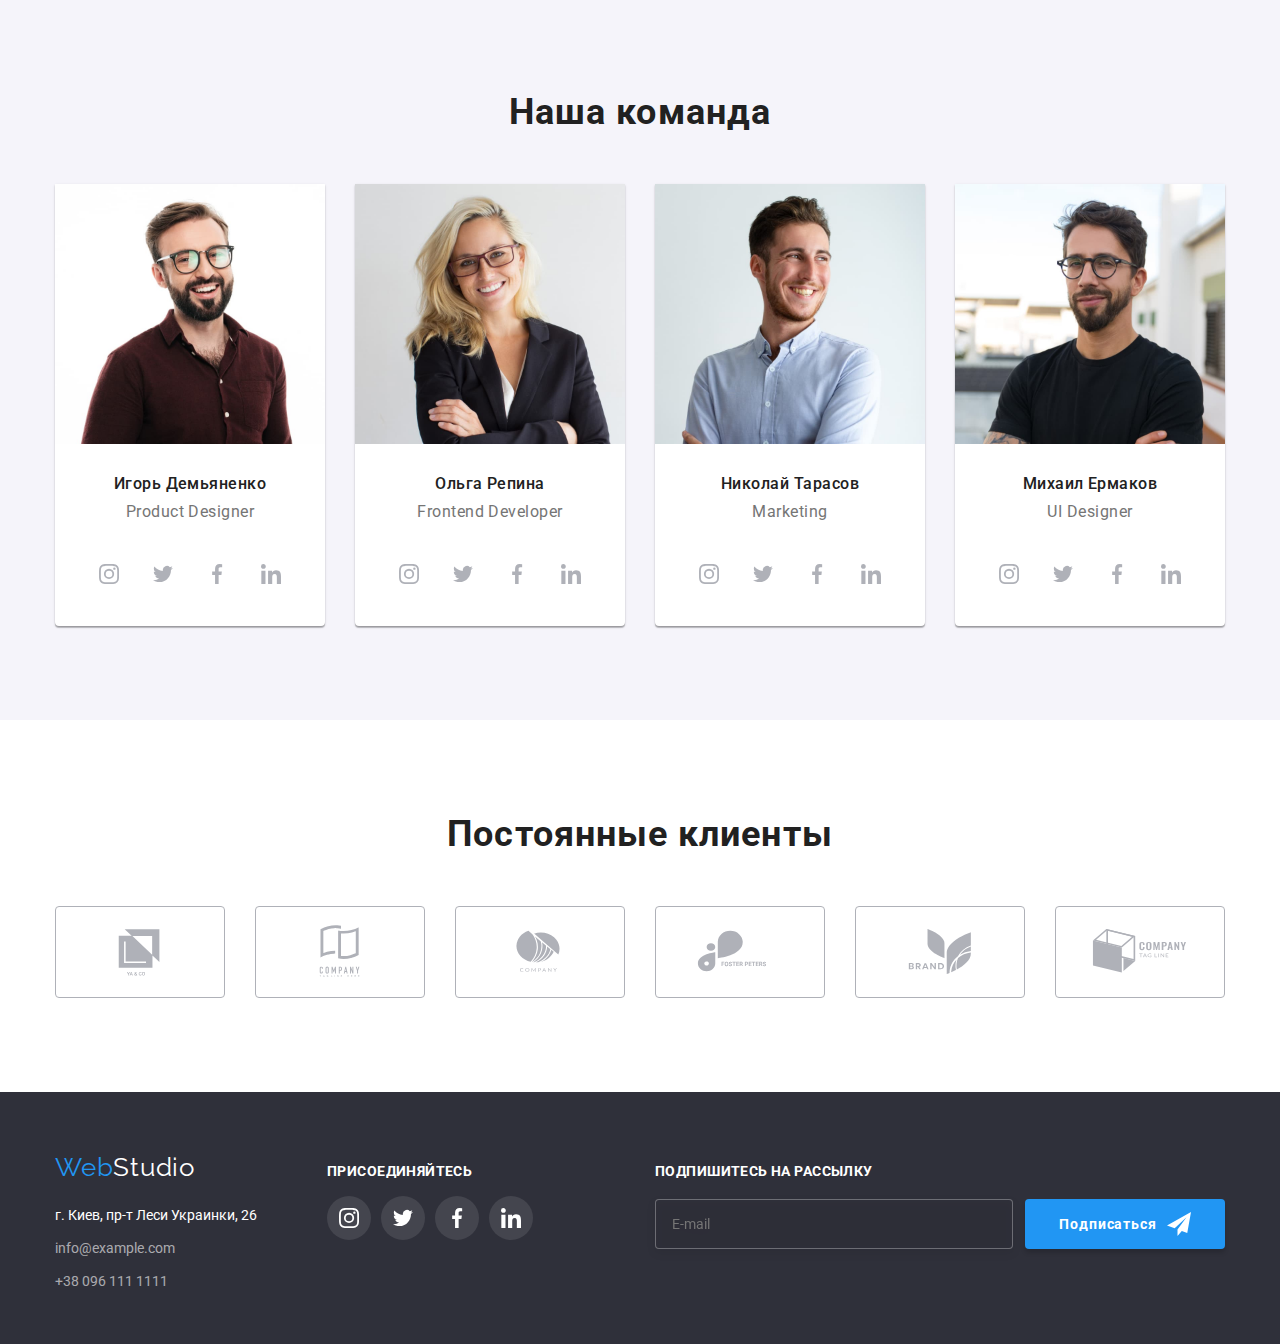
==== commit a9898312: "V2-27072021" ====
--- a/index.html
+++ b/index.html
@@ -390,14 +390,13 @@
                 <p class="footer-form-title">Подпишитесь на рассылку</p>
                   <div class="footer-form-holder">
                     <input type="email" class="footer-form-input" name="user-name" placeholder="E-mail" required>
-                    <button type="submit" class="footer-form-btn">Подписаться
-                      <svg class="footer-form-icon">
-                        <use href="./images/svg/iconsend.svg"></use>
-                      </svg>
-                    </button>
+                      <button type="submit" class="footer-form-btn">Подписаться
+                        <svg class="footer-form-icon">
+                          <use href="./images/svg/sprite6hw.svg#icon-icon-send"></use>
+                        </svg>
+                      </button>
                   </div>
               </form>
-
       </div>
     </footer>
 
@@ -409,6 +408,48 @@
             <use href="./images/svg/modal.svg#icon-Vector"></use>
           </svg>
         </button>
+
+        <form action="#" class="modal-form">
+          <p class="modal-title">Оставьте свои данные, мы вам перезвоним</p>
+          <label class="modal-form-field">
+            Имя
+            <span class="modal-form-wrapper">
+              <input type="text" class="modal-form-input" name="user-name" required minlength="2" pattern="[a-zA-Zа-яёА-ЯЁ]+"
+                title="Имя должно содержать символы кирилицы или латиницы">
+              <svg class="modal-icon">
+                <use href="./images/svg/sprite6mw.svg#icon-vector-1"></use>
+              </svg>
+            </span>
+          </label>
+          <label class="modal-form-field">
+            Телефон
+            <span class="modal-form-wrapper">
+              <input type="tel" class="modal-form-input" name="user-name" required pattern="[0-9]{3}-[0-9]{3}-[0-9]{2}-[0-9]{2}"
+                title="096-000-00-00">
+              <svg class="modal-icon phone-icon">
+                <use href="./images/svg/sprite6mw.svg#icon-vector-2"></use>
+              </svg>
+            </span>
+          </label>
+          <label class="modal-form-field">
+            Почта
+            <span class="modal-form-wrapper">
+              <input type="email" class="modal-form-input" name="user-name" required>
+              <svg class="modal-icon email-icon">
+                <use href="./images/svg/sprite6mw.svg#icon-vector-3"></use>
+              </svg>
+            </span>
+          </label>
+          <label class="modal-form-field">
+            Комментарий
+            <textarea type="text" class="modal-form-textarea" name="user-message" placeholder="Введите текст"></textarea>
+          </label>
+          <input type="checkbox" class="modal-form-checkbox visually-hidden" id="accept-policy">
+          <label for="accept-policy" class="modal-form-checkbox-label"> Соглашаюсь с рассылкой и принимаю&nbsp
+            <a href="#" class="modal-form-link"> Условия договора</a>
+          </label>
+          <button type="submit" class="modal-form-button">Отправить</button>
+        </form>
       </div>
     </div>
     
--- a/css/styles.css
+++ b/css/styles.css
@@ -46,6 +46,17 @@
   display: block;
 }
 
+.visually-hidden {
+  position: absolute !important;
+  clip: rect(1px 1px 1px 1px); /* IE6, IE7 */
+  clip: rect(1px, 1px, 1px, 1px);
+  padding: 0 !important;
+  border: 0 !important;
+  height: 1px !important;
+  width: 1px !important;
+  overflow: hidden;
+}
+
 .container {
   width: 1200px;
   margin: 0 auto;
@@ -737,7 +748,6 @@
   font-style: normal;
   font-size: 14px;
   line-height: 24px;
-  /* color: var(--grey-color); */
   color: rgba(255, 255, 255, 0.6);
   transition: color 250ms cubic-bezier(0.4, 0, 0.2, 1);
 }
@@ -826,7 +836,6 @@
   fill: #000000;
   width: 30px;
   height: 30px;
-
   background: transparent;
   border: 1px solid rgba(0, 0, 0, 0.1);
   border-radius: 50%;
@@ -839,10 +848,182 @@
   height: 11px;
 }
 
+.close-btn:hover .close-icon,
+.close-btn:focus .close-icon {
+  fill: var(--brand-color);
+}
+
 .is-hidden {
   opacity: 0;
   visibility: hidden;
   pointer-events: none;
+}
+
+.modal-title {
+  font-style: normal;
+  font-weight: 700;
+  text-align: center;
+  font-size: 20px;
+  line-height: 23px;
+  text-align: center;
+  letter-spacing: 0.03em;
+  color: var(--text-color);
+  margin-bottom: 12px;
+}
+
+.modal-form {
+  padding: 40px;
+  display: flex;
+  flex-direction: column;
+}
+
+.modal-form-input {
+  width: 100%;
+  border: 1px solid rgba(33, 33, 33, 0.2);
+  box-sizing: border-box;
+  border-radius: 4px;
+  height: 40px;
+  padding-left: 42px;
+  transition: border-color 250ms cubic-bezier(0.4, 0, 0.2, 1);
+}
+.modal-form-input:focus,
+.modal-form-input:hover {
+  outline: none;
+  border-color: var(--brand-color);
+}
+
+.modal-form-input:focus + .modal-icon,
+.modal-form-input:hover + .modal-icon {
+  fill: var(--brand-color);
+}
+
+.modal-form-field {
+  font-weight: normal;
+  font-size: 12px;
+  line-height: 14px;
+  letter-spacing: 0.01em;
+
+  color: var(--grey-color);
+  margin-bottom: 10px;
+}
+
+.modal-icon {
+  width: 12px;
+  height: 12px;
+  fill: var(--text-color);
+
+  position: absolute;
+  left: 15px;
+  top: 50%;
+
+  transform: translateY(-50%);
+  transition: fill 250ms cubic-bezier(0.4, 0, 0.2, 1);
+}
+
+.modal-form-wrapper {
+  position: relative;
+  margin-top: 4px;
+  display: block;
+}
+
+.phone-icon {
+  width: 13px;
+  height: 13px;
+}
+
+.email-icon {
+  width: 15px;
+  height: 12px;
+}
+
+.modal-form-textarea {
+  width: 100%;
+  height: 120px;
+  margin-top: 4px;
+  border: 1px solid rgba(33, 33, 33, 0.2);
+  box-sizing: border-box;
+  border-radius: 4px;
+  resize: none;
+  padding: 12px 16px;
+  transition: border-color 250ms cubic-bezier(0.4, 0, 0.2, 1);
+}
+
+.modal-form-textarea:focus,
+.modal-form-textarea:hover {
+  outline: none;
+  border-color: var(--brand-color);
+}
+
+.modal-form-textarea::placeholder {
+  color: #75757580;
+}
+
+.modal-form-checkbox-label::before {
+  display: block;
+  content: "";
+  width: 16px;
+  height: 15px;
+  border-radius: 2px;
+  cursor: pointer;
+  border: 2px solid #212121;
+}
+
+.modal-form-checkbox:checked + .modal-form-checkbox-label::before {
+  background-image: url(../images/svg/iconcheck.svg);
+  background-color: var(--brand-color);
+  background-position: center;
+  background-repeat: no-repeat;
+  background-origin: padding-box;
+  border: none;
+}
+
+.modal-form-checkbox:focus + .modal-form-checkbox-label::before {
+  border-color: var(--brand-color);
+}
+
+.modal-form-checkbox-label {
+  display: flex;
+  font-weight: normal;
+  font-size: 14px;
+  line-height: 24px;
+  letter-spacing: 0.03em;
+
+  color: var(--grey-color);
+
+  align-items: center;
+
+  margin-bottom: 30px;
+}
+
+.modal-form-button {
+  width: 200px;
+  height: 50px;
+  margin-left: auto;
+  margin-right: auto;
+  font-weight: bold;
+  font-size: 16px;
+  line-height: 30px;
+  color: var(--white-color);
+  letter-spacing: 0.06em;
+  border: transparent;
+
+  background: #2196f3;
+  box-shadow: 0px 4px 4px rgba(0, 0, 0, 0.15);
+  border-radius: 4px;
+}
+
+.modal-form-button:hover,
+.modal-form-button:focus {
+  background: #188ce8;
+}
+
+::before {
+  margin-right: 8px;
+}
+
+.modal-form-link {
+  color: var(--brand-color);
+  text-decoration: underline;
 }
 
 .footer-form {
@@ -881,15 +1062,14 @@
   box-shadow: 0px 4px 4px rgba(0, 0, 0, 0.15);
   border-radius: 4px;
   border: transparent;
-
   align-items: center;
   text-align: center;
   justify-content: center;
   letter-spacing: 0.06em;
   font-weight: bold;
   color: var(--white-color);
-
   margin-left: 12px;
+  cursor: pointer;
 }
 
 .footer-form-icon {
